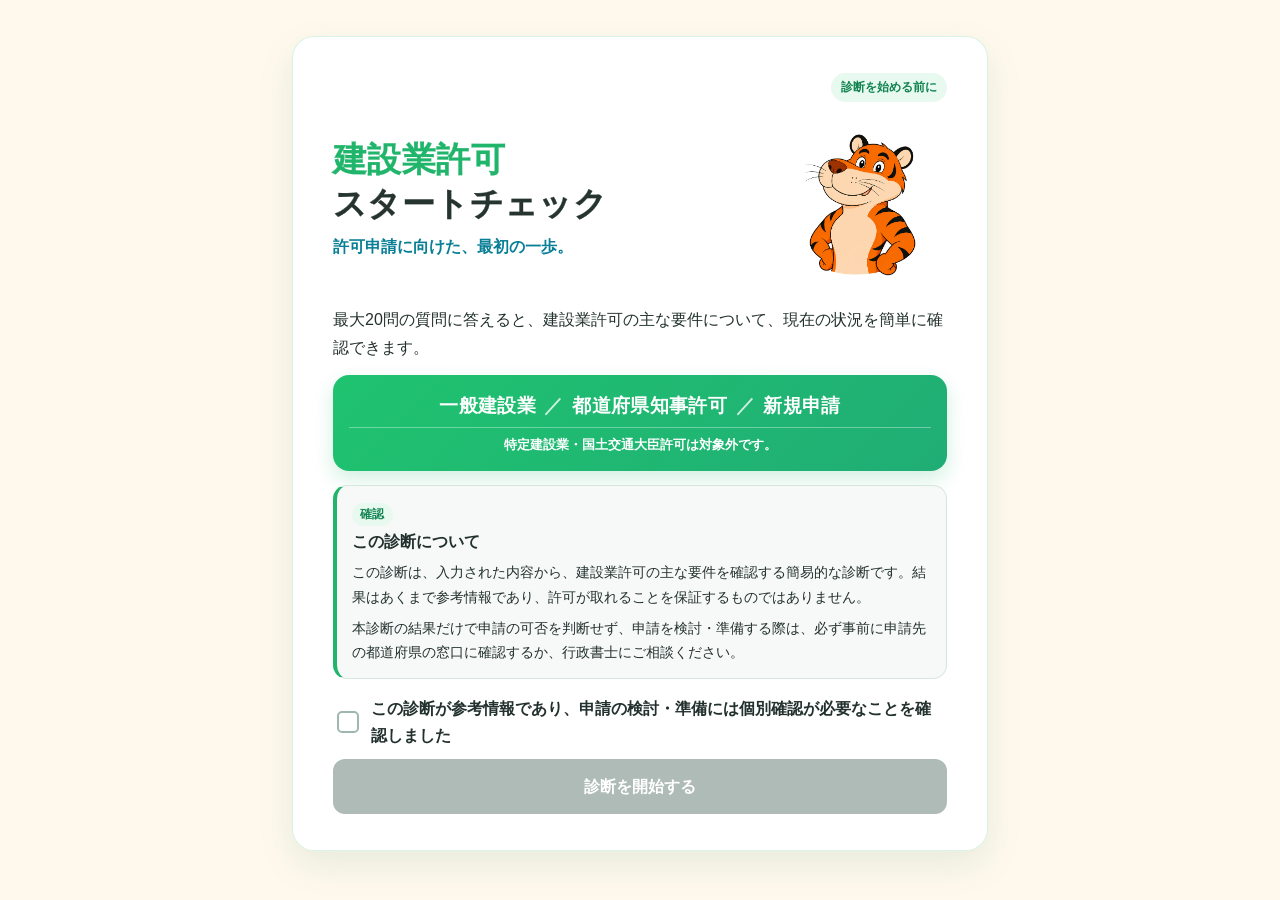
==== index.html @ 4bfeaffd "Use original square mascot asset" ====
<!doctype html>
<html lang="ja">
<head>
  <meta charset="utf-8">
  <meta name="viewport" content="width=device-width, initial-scale=1">
  <meta name="robots" content="noindex, nofollow">
  <meta name="theme-color" content="#20b56b">
  <title>建設業許可 スタートチェック</title>
  <link rel="stylesheet" href="style.css?v=62">
</head>
<body>
  <main class="app-shell">
    <section id="start-screen" class="screen card">
      <div class="step-progress">診断を始める前に</div>
      <div class="hero-title-area">
        <div class="hero-copy">
          <h1 class="display-title"><span>建設業許可</span><strong>スタートチェック</strong></h1>
          <p class="title-catch">許可申請に向けた、最初の一歩。</p>
        </div>
        <div class="mascot-frame hero-mascot-frame"><img class="hero-mascot" src="assets/tiger-mascot.png" width="1254" height="1254" alt="胸を張ったトラのキャラクター"></div>
      </div>
      <p class="lead">最大20問の質問に答えると、建設業許可の主な要件について、現在の状況を簡単に確認できます。</p>

      <div class="target-box" aria-label="診断対象">
        <strong class="target-summary"><span>一般建設業</span><span class="target-separator" aria-hidden="true">／</span><span>都道府県知事許可</span><span class="target-separator" aria-hidden="true">／</span><span>新規申請</span></strong>
        <p>特定建設業・国土交通大臣許可は対象外です。</p>
      </div>

      <div class="notice-box compact-notice step-notice" aria-labelledby="start-notice-title">
        <span class="notice-step">確認</span>
        <h2 id="start-notice-title">この診断について</h2>
        <p>この診断は、入力された内容から、建設業許可の主な要件を確認する簡易的な診断です。結果はあくまで参考情報であり、許可が取れることを保証するものではありません。</p>
        <p>本診断の結果だけで申請の可否を判断せず、申請を検討・準備する際は、必ず事前に申請先の都道府県の窓口に確認するか、行政書士にご相談ください。</p>
      </div>

      <label class="confirm-row">
        <input id="notice-confirm-1" type="checkbox">
        <span>この診断が参考情報であり、申請の検討・準備には個別確認が必要なことを確認しました</span>
      </label>

      <button id="start-button" class="primary-button" type="button" disabled>診断を開始する</button>
    </section>

    <section id="question-screen" class="screen card" hidden>
      <div class="progress-head">
        <span id="progress-text">質問 1（最大20問）</span>
        <span id="progress-percent" aria-hidden="true">5%</span>
      </div>
      <div class="progress-track" role="progressbar" aria-valuemin="1" aria-valuemax="20" aria-valuenow="1">
        <div id="progress-bar" class="progress-bar"></div>
      </div>
      <div id="question-content"></div>
      <div class="navigation-row">
        <button id="back-button" class="secondary-button" type="button">戻る</button>
        <button id="question-restart-button" class="restart-link" type="button">最初からやり直す</button>
      </div>
    </section>

    <section id="out-of-scope-screen" class="screen card" hidden>
      <div class="eyebrow">診断対象外</div>
      <h1>この診断の対象外です</h1>
      <div id="out-of-scope-message" class="notice-box"></div>
      <p>条件に合う許可区分について、申請先の最新案内をご確認ください。</p>
      <div class="stacked-actions">
        <button id="scope-back-button" class="secondary-button" type="button">前の質問に戻る</button>
        <button class="restart-button primary-button" type="button">最初からやり直す</button>
      </div>
    </section>

    <section id="result-ready-screen" class="screen card result-ready-screen" hidden>
      <div class="mascot-frame result-mascot-frame"><img class="result-mascot" src="assets/tiger-mascot.png" width="1254" height="1254" alt="胸を張ったトラのキャラクター"></div>
      <div class="eyebrow result-eyebrow">主な項目のチェック完了</div>
      <h1 class="result-ready-title">結果を見て、次の一歩へ</h1>
      <p class="result-ready-lead">現在の準備状況がまとまりました。</p>
      <h2 class="final-check-heading">結果を見る前にご確認ください</h2>
      <div class="final-confirm-box">
        <p>この結果はあくまで参考情報であり、実際の許可審査と異なる場合があります。</p>
        <p>診断結果だけで申請の可否を判断せず、申請を検討・準備する際は、必ず事前に申請先の都道府県の窓口に確認するか、行政書士にご相談ください。</p>
      </div>
      <label class="confirm-row final-confirm-row">
        <input id="result-confirm" type="checkbox">
        <span>上記の内容を確認しました</span>
      </label>
      <button id="show-result-button" class="show-result-button reveal-result-button" type="button" disabled>診断結果を見る <span aria-hidden="true">→</span></button>
      <div class="navigation-row ready-navigation">
        <button id="ready-back-button" class="secondary-button" type="button">最後の質問に戻る</button>
        <button id="ready-restart-button" class="restart-link" type="button">最初からやり直す</button>
      </div>
    </section>

    <section id="result-screen" class="screen card" hidden>
      <div class="eyebrow">診断結果</div>
      <div id="result-content"></div>
      <div class="result-final-actions">
        <button class="restart-button result-restart-button" type="button">最初からやり直す</button>
      </div>
    </section>
  </main>
  <script src="app.js?v=62"></script>
</body>
</html>
---- style.css ----
:root {
  --bg: #fff9ed;
  --card: #ffffff;
  --ink: #23312e;
  --muted: #5f6e6a;
  --brand: #20b56b;
  --brand-dark: #128451;
  --line: #d6e8de;
  --soft: #e8f9ef;
  --ok: #247a52;
  --ok-bg: #e5f4eb;
  --check: #9b6900;
  --check-bg: #fff4d6;
  --ng: #b33a3a;
  --ng-bg: #fde8e7;
  --unknown: #5f6870;
  --unknown-bg: #edf0f2;
  --shadow: 0 14px 36px rgba(20, 118, 72, .10);
}

* { box-sizing: border-box; }
html { min-height: 100%; font-size: 16px; overflow-x: hidden; overflow-y: auto; }
body {
  margin: 0;
  min-height: 100vh;
  min-height: 100dvh;
  overflow-x: hidden;
  overflow-y: auto;
  color: var(--ink);
  background: var(--bg);
  font-family: -apple-system, BlinkMacSystemFont, "Hiragino Sans", "Yu Gothic", Meiryo, sans-serif;
  line-height: 1.7;
}
button, input, select { font: inherit; }
button { -webkit-tap-highlight-color: transparent; }
[hidden] { display: none !important; }

.app-shell { width: 100%; max-width: 720px; margin: 0 auto; padding: 18px 12px 48px; }
.card { background: var(--card); border: 1px solid rgba(32,181,107,.16); border-radius: 22px; box-shadow: var(--shadow); padding: 22px 18px; }
.eyebrow { color: var(--brand); font-size: .78rem; font-weight: 800; letter-spacing: .08em; margin-bottom: 8px; }
h1 { margin: 0 0 18px; font-size: clamp(1.65rem, 6vw, 2.25rem); line-height: 1.35; letter-spacing: .01em; }
h2 { margin: 0 0 12px; font-size: 1.2rem; line-height: 1.5; }
h3 { margin: 0 0 8px; font-size: 1.05rem; }
p { margin: 0 0 1em; }
.lead { font-size: 1rem; margin-bottom: 14px; }
.display-title, .section-heading, .result-ready-title, #result-screen > h1, #result-content > h1 { font-family: "Hiragino Maru Gothic ProN", "Yu Gothic", Meiryo, sans-serif; }
.hero-title-area { display: flex; align-items: center; justify-content: space-between; gap: 14px; margin-bottom: 12px; }
.hero-copy { min-width: 0; }
.mascot-frame {
  display: flex;
  align-items: center;
  justify-content: center;
  flex: 0 0 auto;
  min-width: 0;
}
.mascot-frame img {
  display: block;
  width: 100%;
  height: 100%;
  max-width: 100%;
  max-height: 100%;
  object-fit: contain;
}
.hero-mascot-frame {
  width: clamp(104px, 30vw, 174px);
  max-width: 100%;
  aspect-ratio: 618 / 640;
  align-self: flex-end;
}
.display-title { margin-bottom: 6px; font-size: clamp(1.82rem, 6.5vw, 2.45rem); letter-spacing: .01em; font-weight: 900; }
.display-title span { display: block; color: var(--brand); font-size: .86em; font-weight: 900; -webkit-text-stroke: .22px currentColor; }
.display-title strong { display: block; color: #263430; font-size: .84em; font-weight: 900; -webkit-text-stroke: .28px currentColor; }
.title-catch { margin-bottom: 12px; color: #087f96; font-weight: 700; }
.section-heading { position: relative; padding-left: 15px; }
.section-heading::before { content: ""; position: absolute; left: 0; top: .18em; width: 6px; height: 1.05em; border-radius: 999px; background: linear-gradient(180deg, var(--brand), #75d9a3); }
.target-box { background: linear-gradient(135deg, #1fc36f, #20ad75); color: #fff; border-radius: 16px; padding: 15px 16px; margin: 14px 0; box-shadow: 0 8px 20px rgba(32,181,107,.2); }
.target-label { display: block; font-size: .74rem; font-weight: 800; letter-spacing: .08em; opacity: .9; }
.target-box strong { display: block; font-size: 1.05rem; line-height: 1.55; margin-top: 2px; }
.target-summary { display: flex !important; flex-wrap: wrap; align-items: center; justify-content: center; gap: 0 .45em; text-align: center; font-size: 1.16rem !important; letter-spacing: .02em; }
.target-summary span { white-space: nowrap; }
.target-separator { opacity: .78; }
.target-box p { margin: 6px 0 0; padding-top: 6px; border-top: 1px solid rgba(255,255,255,.35); font-size: .82rem; font-weight: 700; text-align: center; }
.notice-box, .help-box, .examples-box { border-radius: 14px; padding: 16px; margin: 18px 0; }
.notice-box { background: #f7f9f8; border: 1px solid var(--line); font-size: .9rem; }
.compact-notice { margin: 14px 0 6px; padding: 13px 15px; }
.compact-notice h2 { font-size: 1rem; margin-bottom: 6px; }
.compact-notice ul { margin: 0; padding-left: 1.2em; }
.compact-notice li { margin: 2px 0; }
.step-notice { position: relative; padding-top: 15px; border-left: 4px solid var(--brand); }
.step-notice p { margin-bottom: .45em; }
.step-notice p:last-child { margin-bottom: 0; }
.second-step { margin-top: 12px; border-left-color: #49c98b; }
.notice-step { display: inline-block; margin-bottom: 4px; padding: 2px 8px; border-radius: 999px; color: var(--brand-dark); background: var(--soft); font-size: .72rem; font-weight: 900; letter-spacing: .04em; }
.step-progress { width: fit-content; margin: 0 0 12px auto; padding: 4px 10px; border-radius: 999px; color: var(--brand-dark); background: var(--soft); font-size: .78rem; font-weight: 900; }
.notice-box p:last-child, .help-box p:last-child { margin-bottom: 0; }
.help-box { background: var(--soft); border-left: 4px solid var(--brand); }
.examples-box { background: #f8f6ee; border-left: 4px solid #a8862f; }
.examples-box ul { margin: 6px 0 0; padding-left: 1.25em; }
.confirm-row { display: flex; gap: 12px; align-items: center; padding: 10px 4px; font-weight: 700; cursor: pointer; }
.confirm-row input, .multi-option input {
  appearance: none;
  -webkit-appearance: none;
  width: 22px;
  height: 22px;
  flex: 0 0 auto;
  margin: 0;
  border: 2px solid #9fb7af;
  border-radius: 5px;
  background-color: #fff;
  background-position: center;
  background-repeat: no-repeat;
  background-size: 15px 15px;
  cursor: pointer;
}
.confirm-row input:checked, .multi-option input:checked {
  border-color: var(--brand);
  background-color: var(--brand);
  background-image: url("data:image/svg+xml,%3Csvg xmlns='http://www.w3.org/2000/svg' viewBox='0 0 24 24' fill='none' stroke='white' stroke-width='3.5' stroke-linecap='round' stroke-linejoin='round'%3E%3Cpath d='M5 12.5l4.2 4.2L19 7'/%3E%3C/svg%3E");
}
.confirm-row input:focus-visible, .multi-option input:focus-visible {
  outline: 3px solid rgba(32,181,107,.24);
  outline-offset: 2px;
}

.primary-button, .secondary-button, .answer-button, .next-button {
  width: 100%; min-height: 54px; border-radius: 12px; border: 0; font-weight: 800; cursor: pointer; transition: transform .08s, background .15s, border-color .15s;
}
.primary-button, .next-button { color: #fff; background: var(--brand); padding: 14px 18px; }
.primary-button:hover, .next-button:hover { background: var(--brand-dark); }
.primary-button:disabled, .next-button:disabled { background: #aebbb7; cursor: not-allowed; }
.secondary-button { color: var(--brand-dark); background: #fff; border: 1px solid #aac2bb; padding: 12px 18px; }
.answer-list { display: grid; gap: 12px; margin-top: 24px; }
.answer-button { text-align: left; color: var(--ink); background: #fff; border: 2px solid var(--line); padding: 15px 16px; }
.answer-button:focus-visible { outline: 3px solid rgba(32,181,107,.24); outline-offset: 2px; }
.answer-button.is-selected, .answer-button.is-selected:disabled { color: var(--brand-dark); background: var(--soft); border-color: var(--brand); box-shadow: 0 0 0 3px rgba(32,181,107,.16); opacity: 1; }
.answer-button:active, .primary-button:active, .secondary-button:active { transform: translateY(1px); }
.navigation-row { display: flex; justify-content: space-between; align-items: center; gap: 14px; margin-top: 26px; }
.navigation-row.single-back { justify-content: flex-start; }
.navigation-row .secondary-button { width: auto; min-width: 110px; }
.restart-link { min-height: 44px; padding: 8px 4px; border: 0; background: transparent; color: #697772; font-size: .86rem; font-weight: 700; text-decoration: underline; text-underline-offset: 3px; cursor: pointer; }
.restart-link:hover { color: var(--brand-dark); }
.stacked-actions { display: grid; gap: 12px; margin-top: 24px; }
.final-confirm-box { margin: 18px 0 12px; padding: 17px; background: #f4faf6; border: 1px solid var(--line); border-radius: 15px; text-align: left; }
.final-confirm-box p { margin-bottom: .75em; }
.final-confirm-box p:last-child { margin-bottom: 0; }
.final-confirm-row { align-items: flex-start; margin: 8px 0 12px; padding: 12px 4px; text-align: left; }
.show-result-button { width: 100%; min-height: 64px; padding: 17px 20px; border: 0; border-radius: 15px; color: #fff; background: linear-gradient(135deg, #20bd6d, #17a967); box-shadow: 0 9px 20px rgba(32,181,107,.25); font-size: 1.18rem; font-weight: 900; letter-spacing: .02em; cursor: pointer; }
.show-result-button span { display: inline-block; margin-left: 8px; font-size: 1.3em; transition: transform .15s ease; }
.show-result-button:hover span { transform: translateX(4px); }
.show-result-button:hover { background: var(--brand-dark); }
.show-result-button:disabled { color: #f7f7f7; background: #aebbb7; box-shadow: none; cursor: not-allowed; }
.show-result-button:active { transform: translateY(1px); }
.result-ready-icon { display: grid; place-items: center; width: 56px; height: 56px; margin: 0 auto 10px; border-radius: 50%; color: #fff; background: linear-gradient(135deg, #22c774, #61d89a); box-shadow: 0 10px 24px rgba(32,181,107,.25); font-size: 1.7rem; font-weight: 900; }
.result-eyebrow { text-align: center; }
.result-ready-title { margin-bottom: 8px; text-align: center; color: var(--brand-dark); }
.result-ready-lead { margin: 0 auto 22px; max-width: 30em; text-align: center; color: var(--muted); font-weight: 700; }
.result-ready-screen { text-align: center; }
.result-mascot-frame {
  width: clamp(128px, 38vw, 196px);
  max-width: 100%;
  aspect-ratio: 618 / 640;
  margin: -4px auto 10px;
}
.result-ready-screen .result-ready-icon { width: 68px; height: 68px; margin-top: 8px; font-size: 2rem; }
.result-ready-screen .result-ready-title { font-size: clamp(1.8rem, 7vw, 2.4rem); }
.reveal-result-button { max-width: 520px; min-height: 76px; margin: 26px auto 8px; font-size: clamp(1.22rem, 5vw, 1.48rem); box-shadow: 0 12px 28px rgba(32,181,107,.3); }
.ready-navigation { text-align: left; }
.final-check-heading { padding-bottom: 8px; border-bottom: 3px solid var(--soft); font-size: 1.08rem; }
#result-content > h1 { position: relative; padding-bottom: 10px; color: var(--brand-dark); }
#result-content > h1::after { content: ""; display: block; width: 54px; height: 5px; margin-top: 8px; border-radius: 999px; background: linear-gradient(90deg, var(--brand), #7cdda9); }
#result-content > h2 { position: relative; padding-left: 12px; }
#result-content > h2::before { content: ""; position: absolute; left: 0; top: .2em; width: 5px; height: 1em; border-radius: 999px; background: var(--brand); }

.progress-head { display: flex; justify-content: space-between; color: var(--brand-dark); font-size: .9rem; font-weight: 800; }
.progress-track { height: 9px; background: #e4ebe9; border-radius: 999px; overflow: hidden; margin: 8px 0 28px; }
.progress-bar { width: 5.56%; height: 100%; background: linear-gradient(90deg, #1fc36f, #5ed491); border-radius: inherit; transition: width .25s; }
.question-title { font-size: clamp(1.3rem, 5vw, 1.65rem); line-height: 1.55; margin-bottom: 14px; }
.question-kicker { color: var(--brand-dark); font-size: .85rem; font-weight: 800; margin-bottom: 6px; }
.question-kicker.social-step { display: inline-block; padding: 5px 10px; border-radius: 999px; background: var(--soft); color: var(--brand-dark); }
.question-kicker.employment-step { display: inline-block; margin-top: 4px; padding: 6px 12px; border-radius: 999px; color: #0b6f83; background: #e4f3f7; border: 1px solid #b9dfe7; font-size: .88rem; }
.switch-notice { display: flex; gap: 11px; align-items: center; margin: 0 0 18px; padding: 13px 14px; color: #174f5b; background: linear-gradient(135deg, #edf8fa, #e4f2f6); border: 1px solid #c0dfe6; border-radius: 14px; }
.switch-check { display: grid; place-items: center; width: 31px; height: 31px; flex: 0 0 auto; border-radius: 50%; color: #fff; background: #168da3; font-size: 1rem; font-weight: 900; }
.switch-notice small { display: block; color: #58747a; font-size: .74rem; line-height: 1.45; }
.switch-notice strong { display: block; margin-top: 2px; color: #086f83; font-size: .94rem; line-height: 1.5; }

.field-label { display: block; margin: 20px 0 8px; font-weight: 800; }
.select-field, .text-field { width: 100%; min-height: 54px; padding: 12px; color: var(--ink); background: #fff; border: 2px solid var(--line); border-radius: 12px; }
.select-field:focus, .text-field:focus { border-color: var(--brand); outline: 3px solid rgba(31,107,92,.12); }
.form-error { color: var(--ng); font-size: .9rem; font-weight: 700; margin: 8px 0 0; }
.multi-list { display: grid; gap: 10px; margin: 22px 0; }
.multi-option { display: flex; gap: 12px; align-items: flex-start; padding: 14px; border: 2px solid var(--line); border-radius: 12px; cursor: pointer; }
.multi-option:has(input:checked) { border-color: var(--brand); background: var(--soft); }

.overall { border-radius: 16px; padding: 18px; margin: 18px 0 22px; }
.overall h2 { margin: 0; font-size: 1.35rem; }
.overall.ok { color: var(--ok); background: var(--ok-bg); }
.overall.check { color: var(--check); background: var(--check-bg); }
.overall.ng { color: var(--ng); background: var(--ng-bg); }
.trade-card { background: #f7f9f8; border: 1px solid var(--line); border-radius: 14px; padding: 15px; margin-bottom: 22px; }
.trade-card p { margin: 4px 0 0; font-weight: 700; }
.result-grid { display: grid; gap: 12px; margin: 14px 0 26px; }
.result-item { border: 1px solid var(--line); border-radius: 13px; padding: 14px; }
.result-item-head { display: flex; flex-direction: column; align-items: flex-start; gap: 8px; }
.result-item-head strong {
  display: block;
  width: 100%;
  min-width: 0;
  writing-mode: horizontal-tb;
  text-orientation: mixed;
  white-space: normal;
  overflow-wrap: anywhere;
  word-break: normal;
}
.document-note { margin: 12px 0 0; padding: 10px 12px; border-left: 4px solid #e5b52e; border-radius: 8px; background: #fff7d8; color: #59491c; font-size: .84rem; line-height: 1.65; }
.document-note strong { color: #4b3c13; }
.status-badge {
  flex: 0 0 auto;
  max-width: 100%;
  border-radius: 999px;
  padding: 5px 10px;
  font-size: .78rem;
  font-weight: 800;
  white-space: normal;
  writing-mode: horizontal-tb;
  text-orientation: mixed;
}
.status-OK { color: var(--ok); background: var(--ok-bg); }
.status-CHECK { color: var(--check); background: var(--check-bg); }
.status-HOLD { color: #9a4f00; background: #ffe4c2; border: 1px solid #f2a44b; }
.status-NG { color: var(--ng); background: var(--ng-bg); }
.status-UNKNOWN { color: var(--unknown); background: var(--unknown-bg); }
.reason-list { display: grid; gap: 12px; margin: 14px 0 28px; }
.reason-card { border-radius: 13px; padding: 15px; }
.reason-card.CHECK { background: var(--check-bg); border-left: 5px solid #d19a25; }
.reason-card.HOLD { color: #6f3b08; background: #fff1df; border-left: 7px double #e88418; }
.reason-card.HOLD h3 { color: #9a4f00; }
.entered-qualification { margin: 10px 0 0; padding: 8px 10px; border-radius: 8px; background: rgba(255,255,255,.72); color: #5f3b18; font-size: .88rem; overflow-wrap: anywhere; }
.reason-card.NG { background: var(--ng-bg); border-left: 5px solid var(--ng); }
.reason-card.UNKNOWN { background: var(--unknown-bg); border-left: 5px solid var(--unknown); }
.reason-card p { margin: 6px 0 0; }
.result-notice { margin-top: 30px; }
.home-office-note { margin: 28px 0 0; padding: 17px; border: 1px solid #cfe4d8; border-left: 5px solid var(--brand); border-radius: 14px; background: #f4faf6; }
.home-office-note h2 { margin-bottom: 7px; color: var(--brand-dark); font-size: 1.08rem; }
.home-office-note p { margin: 0; }
.result-complete-message { display: flex; align-items: center; justify-content: center; gap: 14px; margin: 30px 0 4px; padding: 16px; border-radius: 16px; background: #f4faf6; border: 1px solid #cfe4d8; }
.result-complete-mascot-frame {
  width: clamp(90px, 27vw, 132px);
  max-width: 100%;
  aspect-ratio: 618 / 640;
}
.result-complete-message h2 { margin: 0 0 4px; color: var(--brand-dark); font-size: 1.05rem; }
.result-complete-message p { margin: 0; color: var(--muted); font-size: .9rem; font-weight: 700; line-height: 1.65; }
.result-final-actions { display: grid; grid-template-columns: 1fr; gap: 10px; align-items: stretch; margin-top: 30px; }
.result-restart-button { width: 100%; min-height: 52px; margin: 0; padding: 11px 10px; border: 1px solid #a9beb7; border-radius: 12px; color: #52635e; background: #fff; font-size: .9rem; font-weight: 800; white-space: nowrap; cursor: pointer; }
.result-restart-button:hover { border-color: var(--brand); color: var(--brand-dark); background: var(--soft); }

@media (max-width: 359px) {
  .hero-title-area { gap: 6px; }
  .hero-mascot-frame { width: 96px; }
  .result-complete-message { gap: 8px; padding: 12px; }
  .result-complete-mascot-frame { width: 82px; }
  .result-restart-button { padding-inline: 6px; font-size: .78rem; }
}

@media (min-width: 640px) {
  .app-shell { padding-top: 36px; }
  .card { padding: 36px 40px; }
  .hero-mascot-frame {
    width: 174px;
    max-width: 174px;
    flex-basis: 174px;
  }
  .result-mascot-frame {
    width: 196px;
    max-width: 196px;
  }
  .result-complete-mascot-frame {
    width: 132px;
    max-width: 132px;
    flex-basis: 132px;
  }
  .result-grid { grid-template-columns: 1fr 1fr; }
}

@media (hover: hover) and (pointer: fine) {
  .answer-button:not(.is-selected):hover { border-color: var(--brand); background: var(--soft); }
}

@media (prefers-reduced-motion: reduce) { * { scroll-behavior: auto !important; transition: none !important; } }
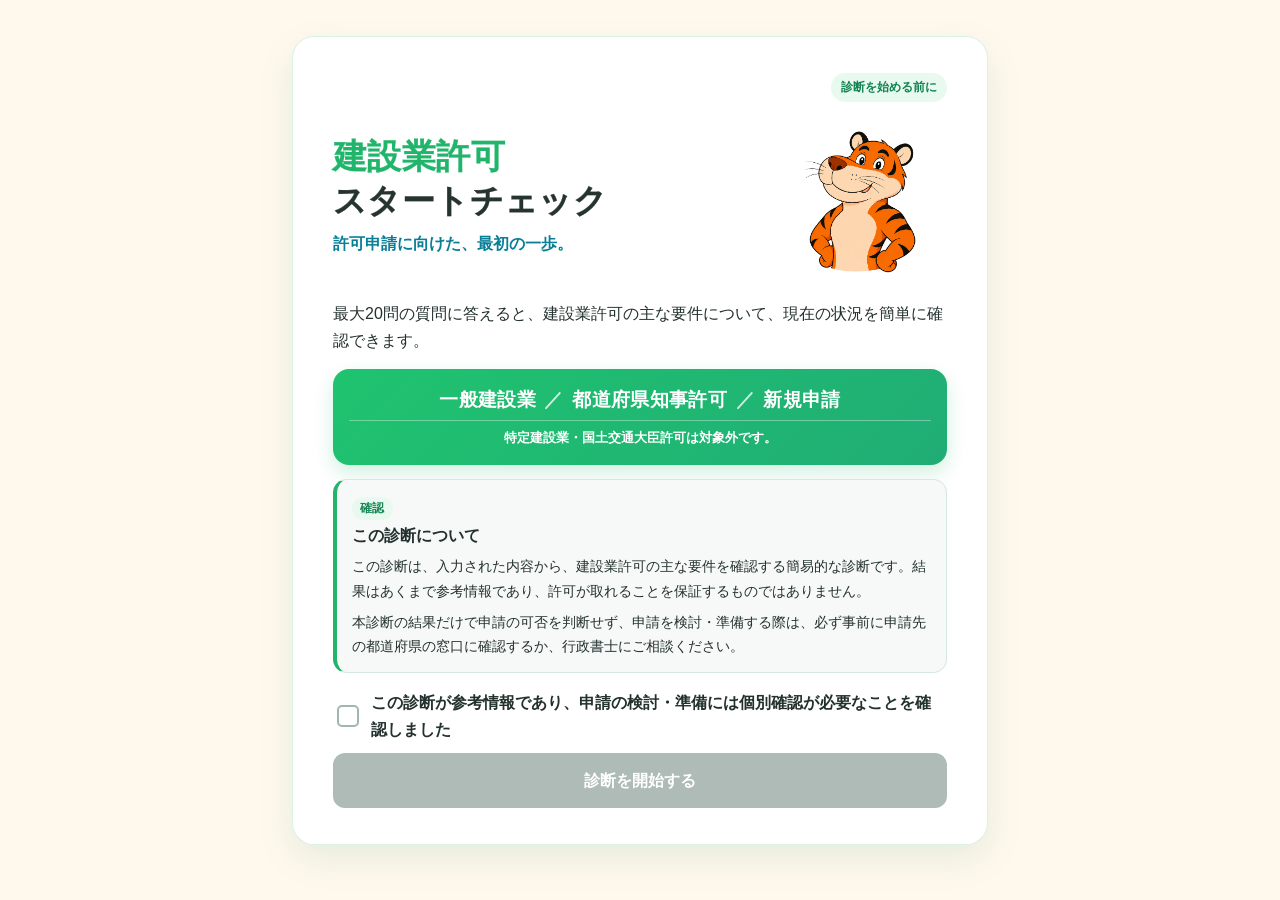
==== commit d0bdb108: "Prepare iframe embedding frame" ====
--- a/index.html
+++ b/index.html
@@ -6,7 +6,7 @@
   <meta name="robots" content="noindex, nofollow">
   <meta name="theme-color" content="#20b56b">
   <title>建設業許可 スタートチェック</title>
-  <link rel="stylesheet" href="style.css?v=62">
+  <link rel="stylesheet" href="style.css?v=63">
 </head>
 <body>
   <main class="app-shell">
@@ -96,6 +96,6 @@
       </div>
     </section>
   </main>
-  <script src="app.js?v=62"></script>
+  <script src="app.js?v=63"></script>
 </body>
 </html>
--- a/style.css
+++ b/style.css
@@ -64,7 +64,7 @@
 .hero-mascot-frame {
   width: clamp(104px, 30vw, 174px);
   max-width: 100%;
-  aspect-ratio: 618 / 640;
+  aspect-ratio: 1 / 1;
   align-self: flex-end;
 }
 .display-title { margin-bottom: 6px; font-size: clamp(1.82rem, 6.5vw, 2.45rem); letter-spacing: .01em; font-weight: 900; }
@@ -158,7 +158,7 @@
 .result-mascot-frame {
   width: clamp(128px, 38vw, 196px);
   max-width: 100%;
-  aspect-ratio: 618 / 640;
+  aspect-ratio: 1 / 1;
   margin: -4px auto 10px;
 }
 .result-ready-screen .result-ready-icon { width: 68px; height: 68px; margin-top: 8px; font-size: 2rem; }
@@ -246,7 +246,7 @@
 .result-complete-mascot-frame {
   width: clamp(90px, 27vw, 132px);
   max-width: 100%;
-  aspect-ratio: 618 / 640;
+  aspect-ratio: 1 / 1;
 }
 .result-complete-message h2 { margin: 0 0 4px; color: var(--brand-dark); font-size: 1.05rem; }
 .result-complete-message p { margin: 0; color: var(--muted); font-size: .9rem; font-weight: 700; line-height: 1.65; }
